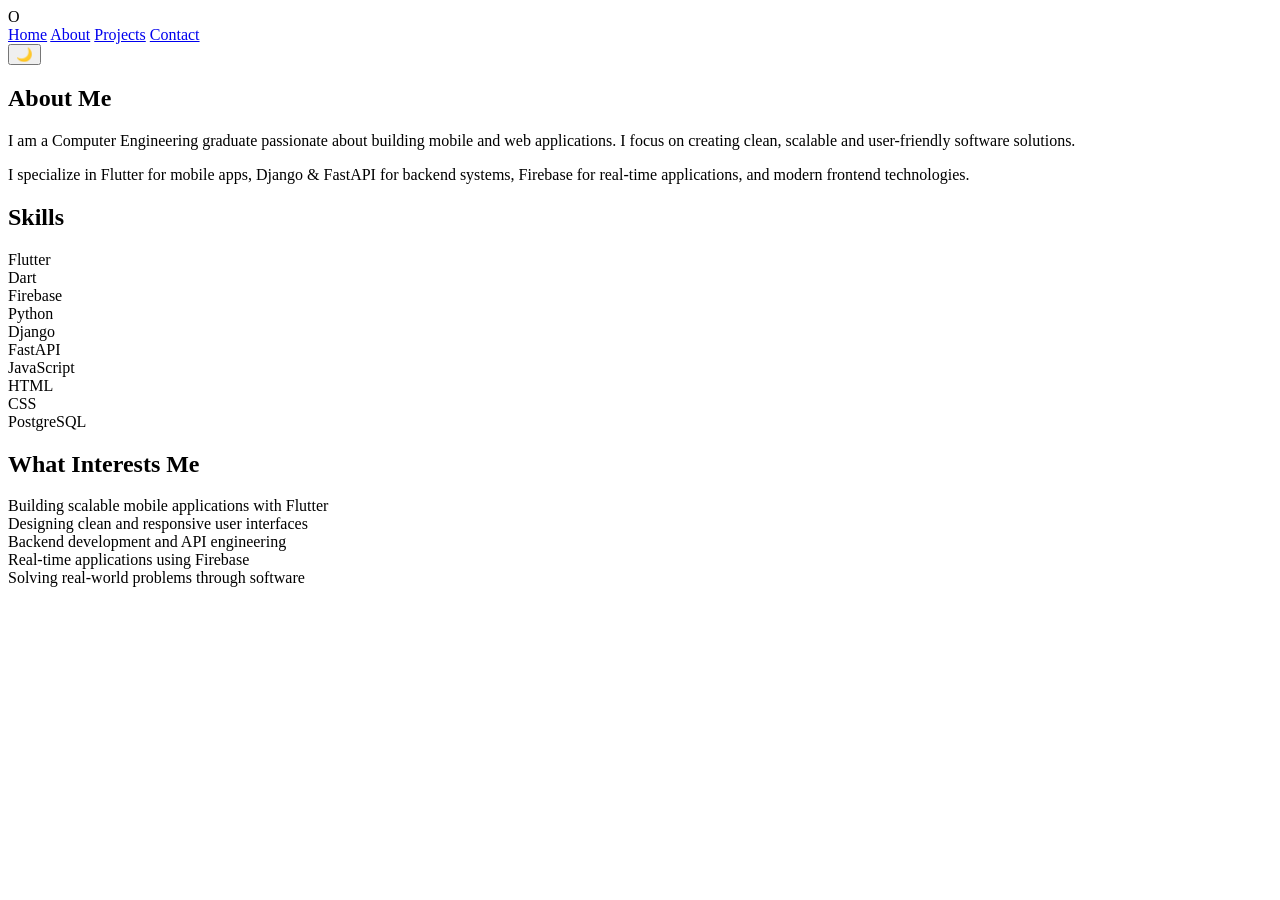
==== html/about_me.html @ 8285957f "push" ====
<!DOCTYPE html>
<html lang="en">
<head>
<meta charset="UTF-8">
<meta name="viewport" content="width=device-width, initial-scale=1.0">

<title>About | Oluwapelumi</title>

<!-- FontAwesome icons -->
<link rel="stylesheet" href="https://cdnjs.cloudflare.com/ajax/libs/font-awesome/6.4.0/css/all.min.css">
<!-- Linking external CSS -->
<link rel="stylesheet" href="css/styles.css">
</head>

<body>

<!-- NAVBAR -->
<header class="navbar">
  <div class="logo">O</div>

  <nav>
    <a href="./index.html">Home</a>
    <a href="about_me.html" class="active">About</a>
    <a href="index.html#projects">Projects</a>
    <a href="index.html#contact">Contact</a>
  </nav>

  <button id="themeToggle" class="theme-toggle">🌙</button>
</header>

<!-- ABOUT SECTION -->
<section class="section">
  <h1 class="title">About Me</h1>
  <p class="intro">
    I am a Computer Engineering graduate passionate about building mobile and web applications.
    I focus on creating clean, scalable and user-friendly software solutions.
  </p>
  <p class="intro">
    I specialize in Flutter for mobile apps, Django & FastAPI for backend systems, Firebase for real-time applications, and modern frontend technologies.
  </p>
</section>

<!-- SKILLS SECTION -->
<section class="section">
  <h2>Skills</h2>
  <div class="skills-grid">
    <div class="skill">Flutter</div>
    <div class="skill">Dart</div>
    <div class="skill">Firebase</div>
    <div class="skill">Python</div>
    <div class="skill">Django</div>
    <div class="skill">FastAPI</div>
    <div class="skill">JavaScript</div>
    <div class="skill">HTML</div>
    <div class="skill">CSS</div>
    <div class="skill">PostgreSQL</div>
  </div>
</section>

<!-- WHAT INTERESTS ME -->
<section class="section">
  <h2>What Interests Me</h2>
  <div class="interests">
    <div class="interest-card">Building scalable mobile applications with Flutter</div>
    <div class="interest-card">Designing clean and responsive user interfaces</div>
    <div class="interest-card">Backend development and API engineering</div>
    <div class="interest-card">Real-time applications using Firebase</div>
    <div class="interest-card">Solving real-world problems through software</div>
  </div>
</section>

<!-- Linking external JavaScript -->
<script src="js/about_me.js"></script>
</body>
</html>
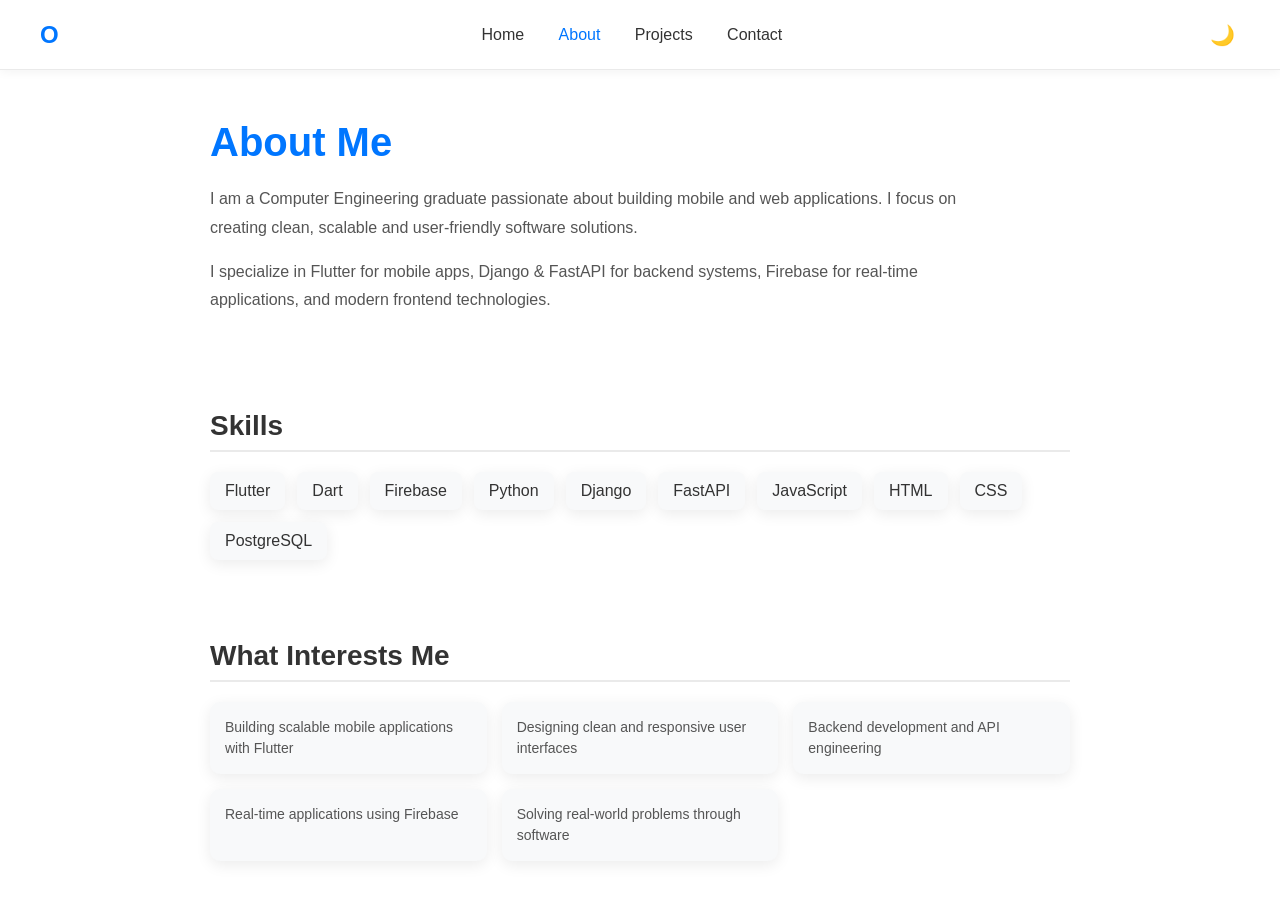
==== commit 34ce55a4: "dgdf" ====
--- a/html/about_me.html
+++ b/html/about_me.html
@@ -1,6 +1,7 @@
 <!DOCTYPE html>
 <html lang="en">
 <head>
+<base href="/mynewportfolio/">
 <meta charset="UTF-8">
 <meta name="viewport" content="width=device-width, initial-scale=1.0">
 
@@ -9,7 +10,7 @@
 <!-- FontAwesome icons -->
 <link rel="stylesheet" href="https://cdnjs.cloudflare.com/ajax/libs/font-awesome/6.4.0/css/all.min.css">
 <!-- Linking external CSS -->
-<link rel="stylesheet" href="css/styles.css">
+<link rel="stylesheet" href="/css/styles.css">
 </head>
 
 <body>
@@ -19,7 +20,7 @@
   <div class="logo">O</div>
 
   <nav>
-    <a href="./index.html">Home</a>
+    <a href="/mynewportfolio/index.html">Home</a>
     <a href="about_me.html" class="active">About</a>
     <a href="index.html#projects">Projects</a>
     <a href="index.html#contact">Contact</a>
@@ -70,6 +71,6 @@
 </section>
 
 <!-- Linking external JavaScript -->
-<script src="js/about_me.js"></script>
+<script src="/js/about_me.js"></script>
 </body>
 </html>
--- a/css/styles.css
+++ b/css/styles.css
@@ -0,0 +1,173 @@
+/* ==========================================
+   1. COLOR THEMING CONFIGURATION
+   ========================================== */
+:root {
+  /* Light Mode Settings */
+  --bg-color: #ffffff;
+  --text-color: #333333;
+  --primary: #0076ff; 
+  --light: #555555;   
+  --card: #f8f9fa;    
+  --nav-bg: #ffffff;
+  --border-color: #eaeaea;
+}
+
+body.dark {
+  --bg-color: #0d0d0d;
+  --text-color: #ffffff;
+  --primary: #4dd0e1;
+  --light: #cfd8dc;
+  --card: #1a1a1a;
+  --nav-bg: #111111;
+  --border-color: #2a2a2a;
+  filter: contrast(1.05);
+}
+
+/* 
+   2. BASIC LAYOUT DEFAULTS*/
+* {
+  margin: 0;
+  padding: 0;
+  box-sizing: border-box;
+}
+
+body {
+  font-family: 'Segoe UI', Tahoma, Geneva, Verdana, sans-serif;
+  background-color: var(--bg-color);
+  color: var(--text-color);
+  transition: background-color 0.3s, color 0.3s;
+  transition: all 0.3s ease;
+  padding-top: 80px; /* Space so navbar doesn't cover text */
+}
+
+.section {
+  max-width: 900px;
+  margin: 0 auto;
+  padding: 40px 20px;
+}
+
+h2 {
+  font-size: 28px;
+  margin-bottom: 20px;
+  border-bottom: 2px solid var(--border-color);
+  padding-bottom: 8px;
+}
+
+/* ==========================================
+   3. NAVBAR LAYOUT
+   ========================================== */
+.navbar {
+  position: fixed;
+  top: 0;
+  left: 0;
+  width: 100%;
+  height: 70px;
+  background: var(--nav-bg);
+  display: flex;
+  justify-content: space-between;
+  align-items: center;
+  padding: 0 40px;
+  box-shadow: 0 2px 10px rgba(0,0,0,0.05);
+  z-index: 1000;
+  border-bottom: 1px solid var(--border-color);
+  transition: all 0.3s ease;
+}
+
+.logo {
+  font-size: 24px;
+  font-weight: bold;
+  color: var(--primary);
+}
+
+nav a {
+  text-decoration: none;
+  color: var(--text-color);
+  margin: 0 15px;
+  font-weight: 500;
+  transition: color 0.3s;
+}
+
+nav a:hover, nav a.active {
+  color: var(--primary);
+}
+
+.theme-toggle {
+  background: none;
+  border: none;
+  font-size: 20px;
+  cursor: pointer;
+  padding: 5px;
+  border-radius: 50%;
+  transition: transform 0.2s;
+}
+
+.theme-toggle:hover {
+  transform: scale(1.1);
+}
+
+/* ==========================================
+   4. YOUR CARD & TEXT COMPONENT STYLES
+   ========================================== */
+/* TITLE */
+.title{
+  font-size:40px;
+  margin-bottom:20px;
+  color:var(--primary);
+}
+
+/* TEXT */
+.intro{
+  margin-bottom:15px;
+  line-height:1.8;
+  color:var(--light);
+  max-width:800px;
+}
+
+/* SKILLS */
+.skills-grid{
+  display:flex;
+  flex-wrap:wrap;
+  gap:12px;
+  margin-top:20px;
+}
+
+.skill{
+  padding:10px 15px;
+  background:var(--card);
+  color: var(--text-color);
+  border-radius:8px;
+  box-shadow:0 4px 15px rgba(0,0,0,0.08);
+  transition:0.3s;
+  cursor:default;
+}
+
+.skill:hover{
+  transform:translateY(-5px);
+  background:var(--primary);
+  color:white;
+}
+
+/* INTERESTS */
+.interests{
+  display:grid;
+  grid-template-columns:repeat(auto-fit,minmax(220px,1fr));
+  gap:15px;
+  margin-top:20px;
+}
+
+.interest-card{
+  background:var(--card);
+  padding:15px;
+  border-radius:10px;
+  box-shadow:0 4px 15px rgba(0,0,0,0.08);
+  transition:0.3s;
+  color:var(--light);
+  line-height:1.5;
+  font-size:14px;
+}
+
+.interest-card:hover{
+  transform:translateY(-5px);
+  background:var(--primary);
+  color:white;
+}
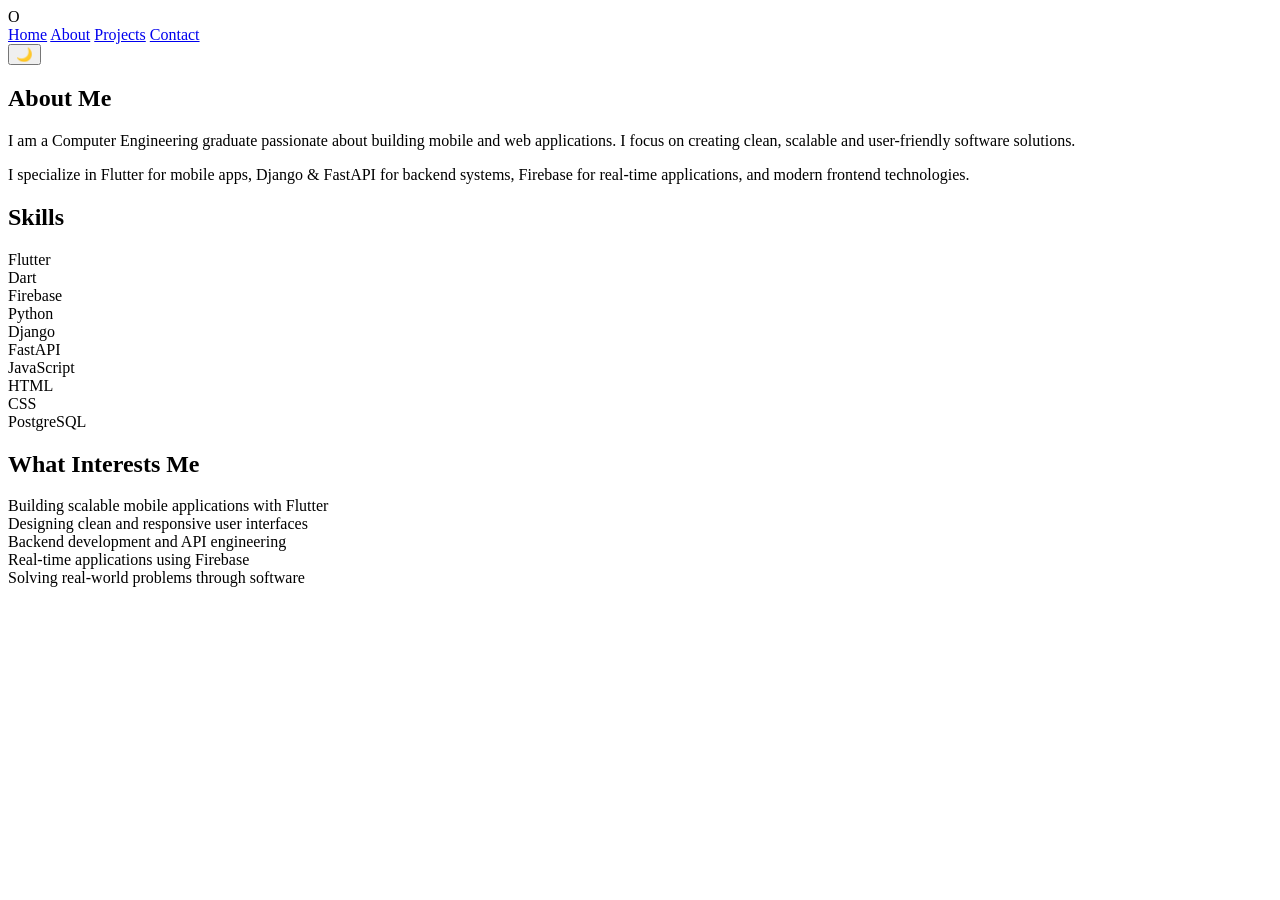
==== commit 0ea9b00e: "hghgh" ====
--- a/html/about_me.html
+++ b/html/about_me.html
@@ -1,7 +1,6 @@
 <!DOCTYPE html>
 <html lang="en">
 <head>
-<base href="/mynewportfolio/">
 <meta charset="UTF-8">
 <meta name="viewport" content="width=device-width, initial-scale=1.0">
 
@@ -10,7 +9,7 @@
 <!-- FontAwesome icons -->
 <link rel="stylesheet" href="https://cdnjs.cloudflare.com/ajax/libs/font-awesome/6.4.0/css/all.min.css">
 <!-- Linking external CSS -->
-<link rel="stylesheet" href="/css/styles.css">
+<link rel="stylesheet" href="/mynewportfolio/css/styles.css">
 </head>
 
 <body>
@@ -71,6 +70,6 @@
 </section>
 
 <!-- Linking external JavaScript -->
-<script src="/js/about_me.js"></script>
+<script src="/mynewportfolio/js/about_me.js"></script>
 </body>
 </html>
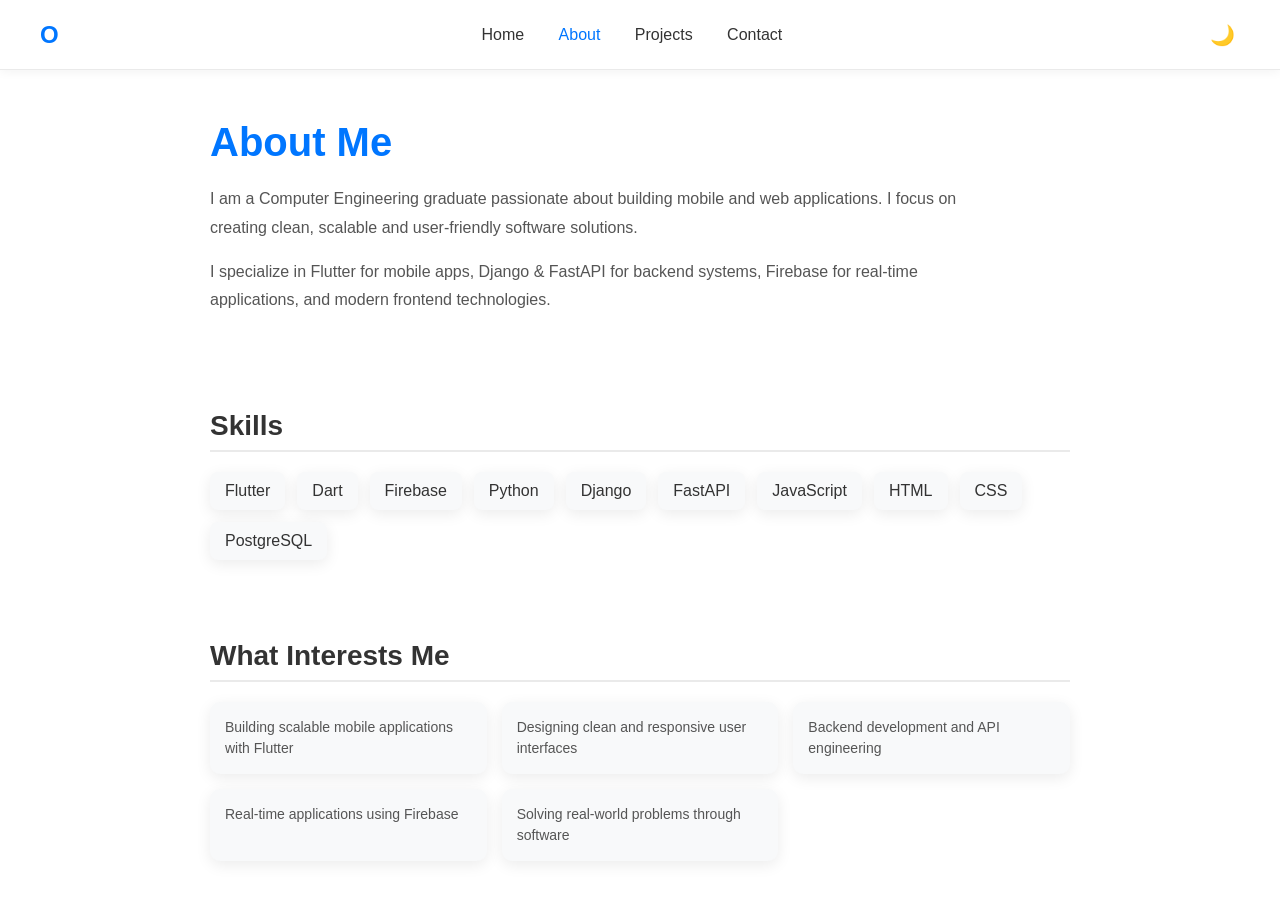
==== commit ecfda304: "p" ====
--- a/html/about_me.html
+++ b/html/about_me.html
@@ -9,7 +9,7 @@
 <!-- FontAwesome icons -->
 <link rel="stylesheet" href="https://cdnjs.cloudflare.com/ajax/libs/font-awesome/6.4.0/css/all.min.css">
 <!-- Linking external CSS -->
-<link rel="stylesheet" href="/mynewportfolio/css/styles.css">
+<link rel="stylesheet" href="/css/styles.css">
 </head>
 
 <body>
@@ -70,6 +70,6 @@
 </section>
 
 <!-- Linking external JavaScript -->
-<script src="/mynewportfolio/js/about_me.js"></script>
+<script src="/js/about_me.js"></script>
 </body>
 </html>
--- a/css/styles.css
+++ b/css/styles.css
@@ -0,0 +1,173 @@
+/* ==========================================
+   1. COLOR THEMING CONFIGURATION
+   ========================================== */
+:root {
+  /* Light Mode Settings */
+  --bg-color: #ffffff;
+  --text-color: #333333;
+  --primary: #0076ff; 
+  --light: #555555;   
+  --card: #f8f9fa;    
+  --nav-bg: #ffffff;
+  --border-color: #eaeaea;
+}
+
+body.dark {
+  --bg-color: #0d0d0d;
+  --text-color: #ffffff;
+  --primary: #4dd0e1;
+  --light: #cfd8dc;
+  --card: #1a1a1a;
+  --nav-bg: #111111;
+  --border-color: #2a2a2a;
+  filter: contrast(1.05);
+}
+
+/* 
+   2. BASIC LAYOUT DEFAULTS*/
+* {
+  margin: 0;
+  padding: 0;
+  box-sizing: border-box;
+}
+
+body {
+  font-family: 'Segoe UI', Tahoma, Geneva, Verdana, sans-serif;
+  background-color: var(--bg-color);
+  color: var(--text-color);
+  transition: background-color 0.3s, color 0.3s;
+  transition: all 0.3s ease;
+  padding-top: 80px; /* Space so navbar doesn't cover text */
+}
+
+.section {
+  max-width: 900px;
+  margin: 0 auto;
+  padding: 40px 20px;
+}
+
+h2 {
+  font-size: 28px;
+  margin-bottom: 20px;
+  border-bottom: 2px solid var(--border-color);
+  padding-bottom: 8px;
+}
+
+/* ==========================================
+   3. NAVBAR LAYOUT
+   ========================================== */
+.navbar {
+  position: fixed;
+  top: 0;
+  left: 0;
+  width: 100%;
+  height: 70px;
+  background: var(--nav-bg);
+  display: flex;
+  justify-content: space-between;
+  align-items: center;
+  padding: 0 40px;
+  box-shadow: 0 2px 10px rgba(0,0,0,0.05);
+  z-index: 1000;
+  border-bottom: 1px solid var(--border-color);
+  transition: all 0.3s ease;
+}
+
+.logo {
+  font-size: 24px;
+  font-weight: bold;
+  color: var(--primary);
+}
+
+nav a {
+  text-decoration: none;
+  color: var(--text-color);
+  margin: 0 15px;
+  font-weight: 500;
+  transition: color 0.3s;
+}
+
+nav a:hover, nav a.active {
+  color: var(--primary);
+}
+
+.theme-toggle {
+  background: none;
+  border: none;
+  font-size: 20px;
+  cursor: pointer;
+  padding: 5px;
+  border-radius: 50%;
+  transition: transform 0.2s;
+}
+
+.theme-toggle:hover {
+  transform: scale(1.1);
+}
+
+/* ==========================================
+   4. YOUR CARD & TEXT COMPONENT STYLES
+   ========================================== */
+/* TITLE */
+.title{
+  font-size:40px;
+  margin-bottom:20px;
+  color:var(--primary);
+}
+
+/* TEXT */
+.intro{
+  margin-bottom:15px;
+  line-height:1.8;
+  color:var(--light);
+  max-width:800px;
+}
+
+/* SKILLS */
+.skills-grid{
+  display:flex;
+  flex-wrap:wrap;
+  gap:12px;
+  margin-top:20px;
+}
+
+.skill{
+  padding:10px 15px;
+  background:var(--card);
+  color: var(--text-color);
+  border-radius:8px;
+  box-shadow:0 4px 15px rgba(0,0,0,0.08);
+  transition:0.3s;
+  cursor:default;
+}
+
+.skill:hover{
+  transform:translateY(-5px);
+  background:var(--primary);
+  color:white;
+}
+
+/* INTERESTS */
+.interests{
+  display:grid;
+  grid-template-columns:repeat(auto-fit,minmax(220px,1fr));
+  gap:15px;
+  margin-top:20px;
+}
+
+.interest-card{
+  background:var(--card);
+  padding:15px;
+  border-radius:10px;
+  box-shadow:0 4px 15px rgba(0,0,0,0.08);
+  transition:0.3s;
+  color:var(--light);
+  line-height:1.5;
+  font-size:14px;
+}
+
+.interest-card:hover{
+  transform:translateY(-5px);
+  background:var(--primary);
+  color:white;
+}
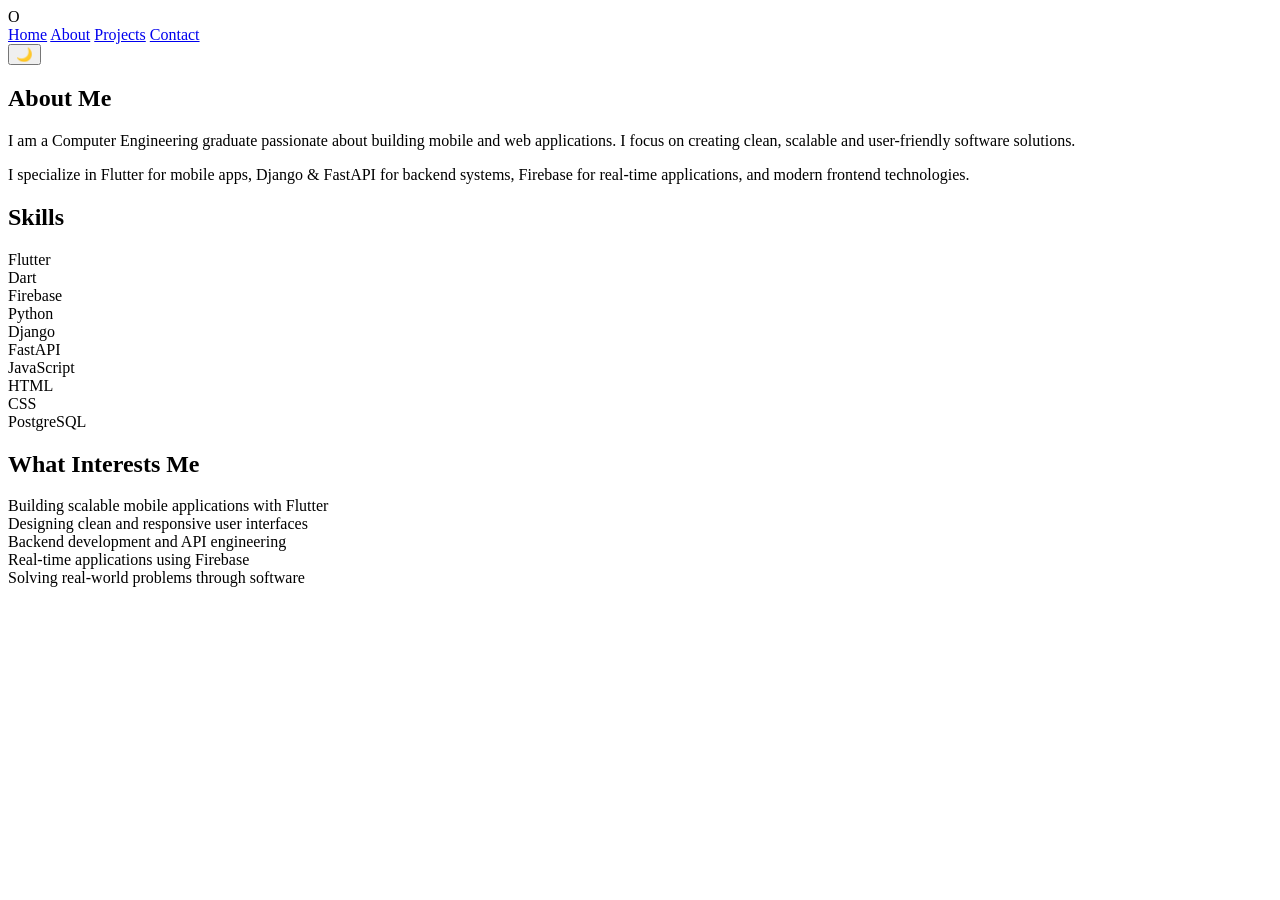
==== commit 5e4b45c8: "op" ====
--- a/html/about_me.html
+++ b/html/about_me.html
@@ -9,7 +9,7 @@
 <!-- FontAwesome icons -->
 <link rel="stylesheet" href="https://cdnjs.cloudflare.com/ajax/libs/font-awesome/6.4.0/css/all.min.css">
 <!-- Linking external CSS -->
-<link rel="stylesheet" href="/css/styles.css">
+<link rel="stylesheet" href="css/styles.css">
 </head>
 
 <body>
@@ -70,6 +70,6 @@
 </section>
 
 <!-- Linking external JavaScript -->
-<script src="/js/about_me.js"></script>
+<script src="js/about_me.js"></script>
 </body>
 </html>
